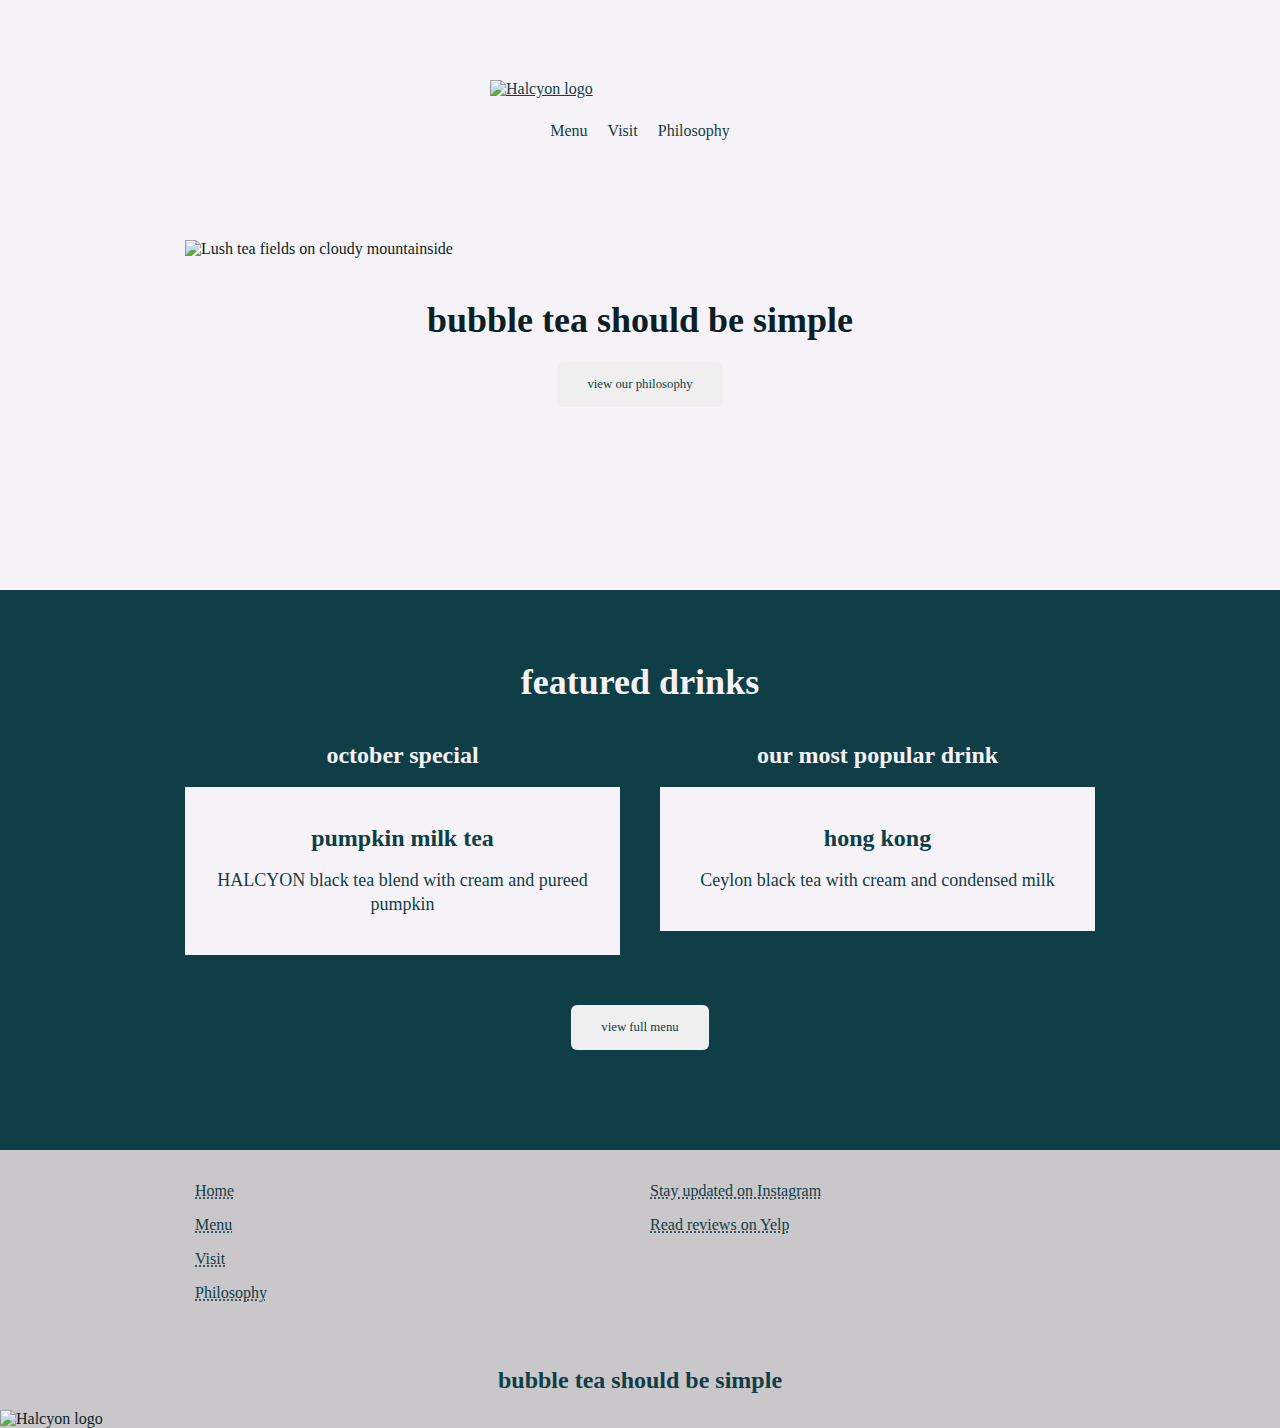
==== index.html @ 724f2fe9 "a" ====
<!DOCTYPE html>
<html lang="en">
<head>
  <meta charset="UTF-8">
    <meta name="viewport" content="width=device-width, initial-scale=">
  <title></title>
  <link rel="stylesheet" href="styles.css">
  <link href="https://fonts.googleapis.com/css2?family=Barlow:wght@100&display=swap" rel="stylesheet"> 
  


</head>
<body>
<!--   logo header -->
  <header>
    <a href="index.html"><img src="https://raw.githubusercontent.com/tateyeung/grc339/master/assets/logo.svg" alt="Halcyon logo" class="logo"></a>
  </header>
<!--  site navigation  -->
  <nav><ul>
      <li><a href="menu.html">Menu</a></li>
      <li><a href="visit.html">Visit</a></li>
      <li><a href="philosophy.html">Philosophy</a></li>
   </ul></nav>
  
  <main>
  <section class="hero">
    <img src="https://raw.githubusercontent.com/tateyeung/grc339/master/assets/hero.png" alt="Lush tea fields on cloudy mountainside">
    <div class="container">
      <h1>bubble tea should be simple</h1>
      <button class="solid" onclick="document.location='philosophy.html'">view our philosophy</button>
    </div>
  </section>
  
  <div class="blue-bg">
  <section class="featured">
    <h1>featured drinks</h1>
    <div class="col-2">
      <div class="item"> 
        <h2>october special</h2>
        <div class="container">
          <h2>pumpkin milk tea</h2>
          <p>HALCYON black tea blend with cream and pureed pumpkin</p>
        </div>
      </div>
      <div class="item"> 
        <h2>our most popular drink</h2>
        <div class="container">
          <h2>hong kong</h2>
          <p>Ceylon black tea with cream and condensed milk</p>
        </div>
      </div>
    </div>
    <button class="solid" onclick="document.location='menu.html'">view full menu</button>
  </section> 
  </div>
  </main>
  
<!--  footer  -->  
  <div class="gray-bg">
  <footer>  
    <div class="col-2"> 
      <nav>
        <ul>
          <li><a href="index.html">Home</a></li>
          <li><a href="menu.html">Menu</a></li>
          <li><a href="visit.html">Visit</a></li>
          <li><a href="philosophy.html">Philosophy</a></li>
        </ul>
      </nav>
      <nav>
        <ul>
          <li><a href="https://www.instagram.com">Stay updated on Instagram</a></li>
          <li><a href="https://www.yelp.com">Read reviews on Yelp</a></li>
        </ul>
      </nav>
    </div>
  </footer>
  </div>
  
  <div class="bottom">
    <img src="https://raw.githubusercontent.com/tateyeung/grc339/master/assets/logo-footer.svg" alt="Halcyon logo" class="footer-logo">
    <h2>bubble tea should be simple</h2> 
  </div>
</body>
</html>
---- styles.css ----
@font-face {
  font-family: Plex;
  src: url(https://raw.githubusercontent.com/tateyeung/grc339/master/assets/IBMPlexSans-Regular.woff2);
  font-style: normal;
}
@font-face {
  font-family: Plex;
  src: url(https://raw.githubusercontent.com/tateyeung/grc339/master/assets/IBMPlexSans-Italic.woff2);
  font-style: italic;
}
@font-face {
  font-family: Nexa;
  src: url(https://raw.githubusercontent.com/tateyeung/grc339/master/assets/NexaDemo-Bold.woff);
}


/* global */
:root {
  /*  colors  */
  --white: #F5F2F8;
  --gray: #CAC7CB;
  --black: #0B1F25;
  --blue: #103E46;
  --light-blue: #537386;
}
ul {
/*  reset  */
  margin: 0;
}
body {
  font-family: Plex;
  color: var(--black);
  background-color: var(--white);
  margin: 0;
}
section {
  max-width: 910px;
  margin: 0 auto;
}
a {
  color: #103E46;
}
h1 {
  font-family: Nexa;
  font-size: 2.25em;
  line-height: 100%;
}
h2 {
  font-family: Nexa;
  font-size: 1.5em;
  line-height: 95%;
  color: var(--blue)
}
p {
  font-family: Plex;
  font-size: 1.125em;
  line-height: 133%;
}
p.em {
  font-style: italic;
}
p.numerals {
  font-family: Barlow;
  font-size: 1.33em;
  display: inline;
}
h3 {
  font-family: Barlow;
  font-size: 11em;
}
button {
  padding: 15px 30px;
  text-align: center;
  display: inline-block;
  border-radius: 6px;
  font-family: Nexa;
  font-size: .8em;
  cursor: pointer;
  color: var(--blue);
}
button.solid {
  border-width: 0;
}
button.solid:hover{
  background-color: var(--black);
  color: var(--white);
  transition: .3s ease;
}
button.hollow{
  background-color: var(--white);
  border-color: var(--blue);
  border-width: 2px;
}
button.hollow:hover {
  background-color: var(--blue);
  color: var(--white);
  transition: .3s ease;
}
.col-2{
  display: flex;  
}
.blue-bg {
  width: 100%;
  background-color: var(--blue);
}
.gray-bg {
  width: 100%;
  background-color: var(--gray);
}


/* header + navigation */
header {
  width: 300px;
  margin: 5em auto 0 auto;
}
header img {
  width: 300px;
}
nav {
  text-align: center;
  padding-top: 1em;
}
nav ul {
  padding: 0;
  margin-top: 0.5em;
}
nav li {
  list-style-type: none;
  display: inline;
  padding: 0.5em;
}
nav a {
  text-decoration: none;
  transition: .3s ease;
}

/* footer */
footer {
  max-width: 910px;
  margin: 0 auto;
}
footer nav {
  width: 100%;
}
footer nav li {
  display: block;
  text-align: left;
  text-decoration: underline var(--blue) dotted;
  transition: .3s ease;
  padding-left: 10px;
}
nav a:hover{
  text-decoration: underline var(--black);
}
.footer-logo {
  width: 100%;
  margin-top: 100px;
}
.bottom {
  background-color: var(--gray);
  position: relative;
}
.bottom h2 {
  position: absolute;
  top: 50%;
  width: 100%;
  margin: 0 auto;
  text-align: center;
}

/* hero */
.hero {
  position: relative;
  margin-top: 100px;
  margin-bottom: 100px;
}
.hero img {
  width: 100%;
  min-height: 250px;
}
.hero .container {
  position: absolute;
  top: 15%;
  width: 100%;
  margin: 0 auto;
  text-align: center;
}


/* home/featured */
.featured {
  text-align: center;
  color: var(--white);
  padding-top: 50px;
  padding-bottom: 100px;
}
.featured h2 {
  color: var(--white);
}
.featured .container h2, p {
 color: var(--blue);
}
.featured .container {
  background-color: var(--white);
  padding: 20px;
}
.featured .item {
  width: 100%;
}
.featured > .col-2 > div:nth-child(1) {
  margin-right: 20px;
}
.featured > .col-2 > div:nth-child(2) {
  margin-left: 20px;
}
.featured button {
  margin-top: 50px;
}

/* menu */
.menu {
  margin-top: 100px;
  margin-bottom: 100px;
}
.menu h1 {
  text-align: center;
}
.menu .featured {
  background-color: var(--blue);
  padding: 20px;
  text-align: center;
  margin-bottom: 30px;
}
.menu .featured h2, .menu .featured p {
  color: var(--white);
}
.menu h2, .menu p.numerals {
  display: inline;
}
.menu p.numerals {
  margin-left: .3em;
}
.menu h2, .menu p {
  margin: .2em 0;
}
.menu .item {
  margin: 10px 0;
  padding: 10px;
  width: 100%;
}
.menu .item p {
  color: var(--light-blue);
}

/* visit */
.visit {
  margin-top: 100px;
  margin-bottom: 100px;
  text-align: center;
}
.visit button {
  margin: 10px 0 30px 0;
}
.location {
  width: 100%;
}
#map, #map2 {
  height: 300px;
}
.visit h2 {
  margin-top: 30px;
}
.visit > .col-2 > div:nth-child(1) {
  margin-right: 20px;
}
.visit > .col-2 > div:nth-child(2) {
  margin-left: 20px;
}

/* philosophy */
.philosophy {
  margin-top: 100px;
}
.philosophy h1, .philosophy p.em {
  text-align: center;
}
.philosophy p.em {
  margin-top: 50px;
}
.col {
  display: flex;
  justify-content: space-between;
  flex-wrap: wrap;
}
.philosophy .item {
  width: calc(25% - 15px);
  position: relative;
}
.philosophy .item img {
  width: 100%;
}
.philosophy h2 {
  position: absolute;
  margin: 0;
  bottom: 20px;
  left: 15px;
  width: 100%;
}
.history .col-2 {
  margin-top: 100px;
  justify-content: space-between;
}
.history .col-2:nth-child(2){
  margin-bottom: 100px;
}
.history .column{
  width: calc(50% - 15px);
  display: flex;
  align-items: center;
}
.history .column img {
  width: 100%;
}

@media (max-width: 910px) {
/*  section max-width is 910; side margin for when max-width >= view  */
  section, footer {
    margin: 0 15px;
  }
}

@media (max-width: 500px) {
  h1 {
    font-size: 1.8em;
  }
  h2 {
    font-size: 1.2em;
  }
  nav li {
    display: block
  }
  .col-2 {
    display: block;
  }
  .featured > .col-2 > div:nth-child(1), .visit > .col-2 > div:nth-child(1) {
    margin-right: 0;
  }
  .featured > .col-2 > div:nth-child(2), .visit > .col-2 > div:nth-child(2) {
    margin-left: 0;
  }
  .hero img {
    object-fit: cover;
  }
  .philosophy .item {
    width: calc(50% - 15px);
  } 
  .philosophy .item:nth-child(3), .philosophy .item:nth-child(4) {
    margin-top:15px;
  }
  .history .column {
    width: 100%;
  }
  .history .col-2:nth-child(2){
    margin-top: 0;
}
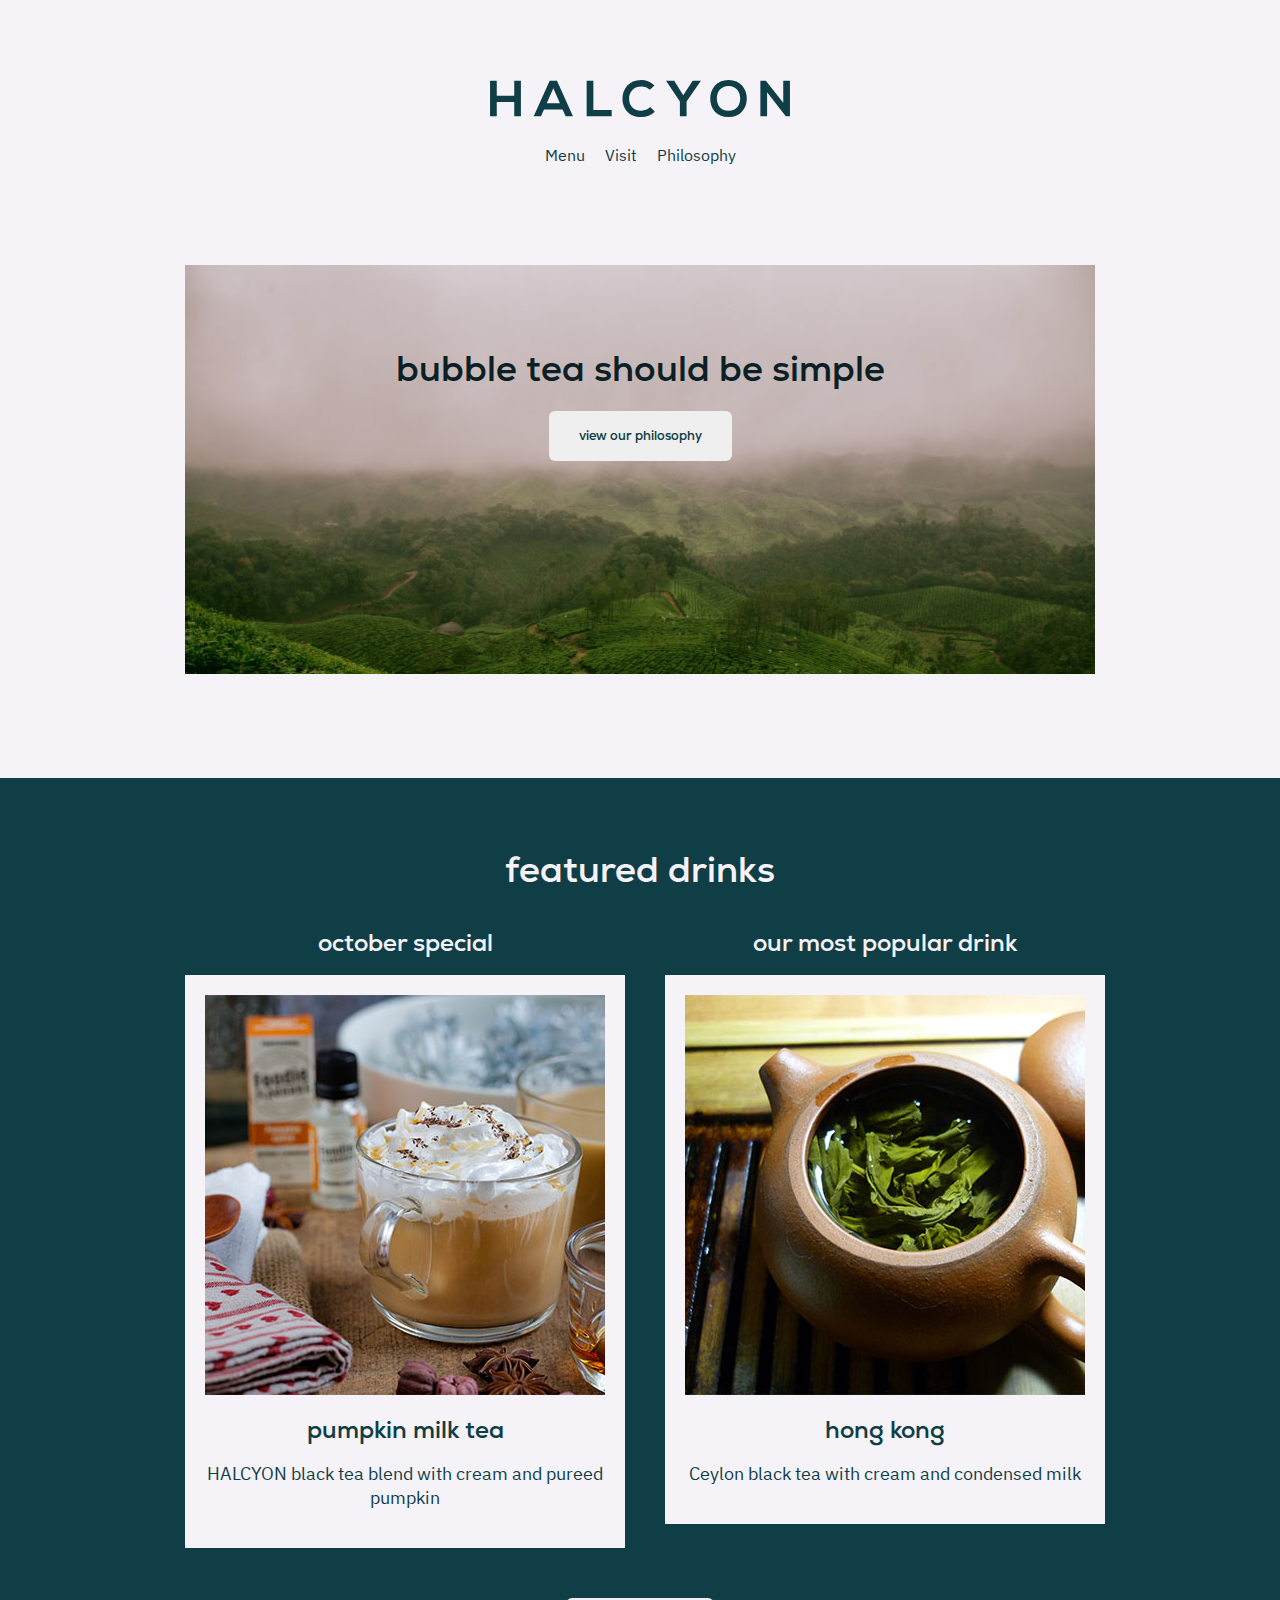
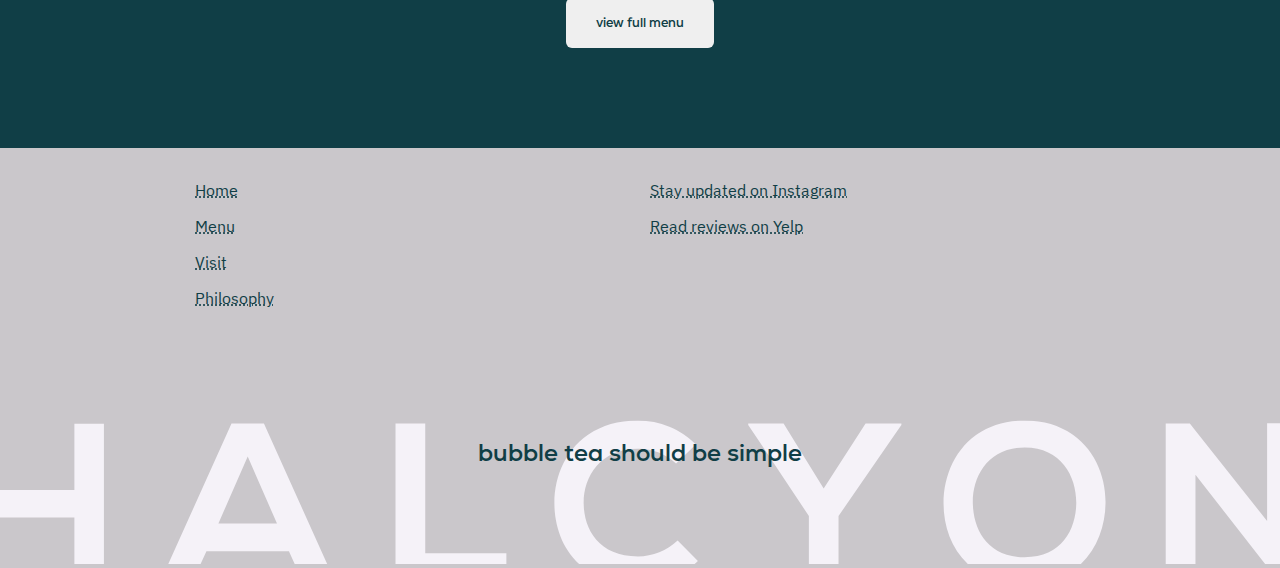
==== commit eacb185d: "remove github src" ====
--- a/index.html
+++ b/index.html
@@ -13,7 +13,7 @@
 <body>
 <!--   logo header -->
   <header>
-    <a href="index.html"><img src="https://raw.githubusercontent.com/tateyeung/grc339/master/assets/logo.svg" alt="Halcyon logo" class="logo"></a>
+    <a href="index.html"><img src="assets/logo.svg" alt="Halcyon logo" class="logo"></a>
   </header>
 <!--  site navigation  -->
   <nav><ul>
@@ -24,7 +24,7 @@
   
   <main>
   <section class="hero">
-    <img src="https://raw.githubusercontent.com/tateyeung/grc339/master/assets/hero.png" alt="Lush tea fields on cloudy mountainside">
+    <img src="/assets/hero.jpg" alt="Lush tea fields on cloudy mountainside">
     <div class="container">
       <h1>bubble tea should be simple</h1>
       <button class="solid" onclick="document.location='philosophy.html'">view our philosophy</button>
@@ -38,6 +38,7 @@
       <div class="item"> 
         <h2>october special</h2>
         <div class="container">
+          <img src="/assets/pumpkin.jpg" alt="Pumpkin Milk Tea on table">
           <h2>pumpkin milk tea</h2>
           <p>HALCYON black tea blend with cream and pureed pumpkin</p>
         </div>
@@ -45,6 +46,7 @@
       <div class="item"> 
         <h2>our most popular drink</h2>
         <div class="container">
+          <img src="/assets/tea.jpg" alt="Tea steeping in traditional kettle">
           <h2>hong kong</h2>
           <p>Ceylon black tea with cream and condensed milk</p>
         </div>
@@ -78,7 +80,7 @@
   </div>
   
   <div class="bottom">
-    <img src="https://raw.githubusercontent.com/tateyeung/grc339/master/assets/logo-footer.svg" alt="Halcyon logo" class="footer-logo">
+    <img src="/assets/logo-footer.svg" alt="Halcyon logo" class="footer-logo">
     <h2>bubble tea should be simple</h2> 
   </div>
 </body>
--- a/styles.css
+++ b/styles.css
@@ -1,16 +1,16 @@
 @font-face {
   font-family: Plex;
-  src: url(https://raw.githubusercontent.com/tateyeung/grc339/master/assets/IBMPlexSans-Regular.woff2);
+  src: url(/assets/IBMPlexSans-Regular.woff2);
   font-style: normal;
 }
 @font-face {
   font-family: Plex;
-  src: url(https://raw.githubusercontent.com/tateyeung/grc339/master/assets/IBMPlexSans-Italic.woff2);
+  src: url(/assets/IBMPlexSans-Italic.woff2);
   font-style: italic;
 }
 @font-face {
   font-family: Nexa;
-  src: url(https://raw.githubusercontent.com/tateyeung/grc339/master/assets/NexaDemo-Bold.woff);
+  src: url(/assets/NexaDemo-Bold.woff);
 }
 
 
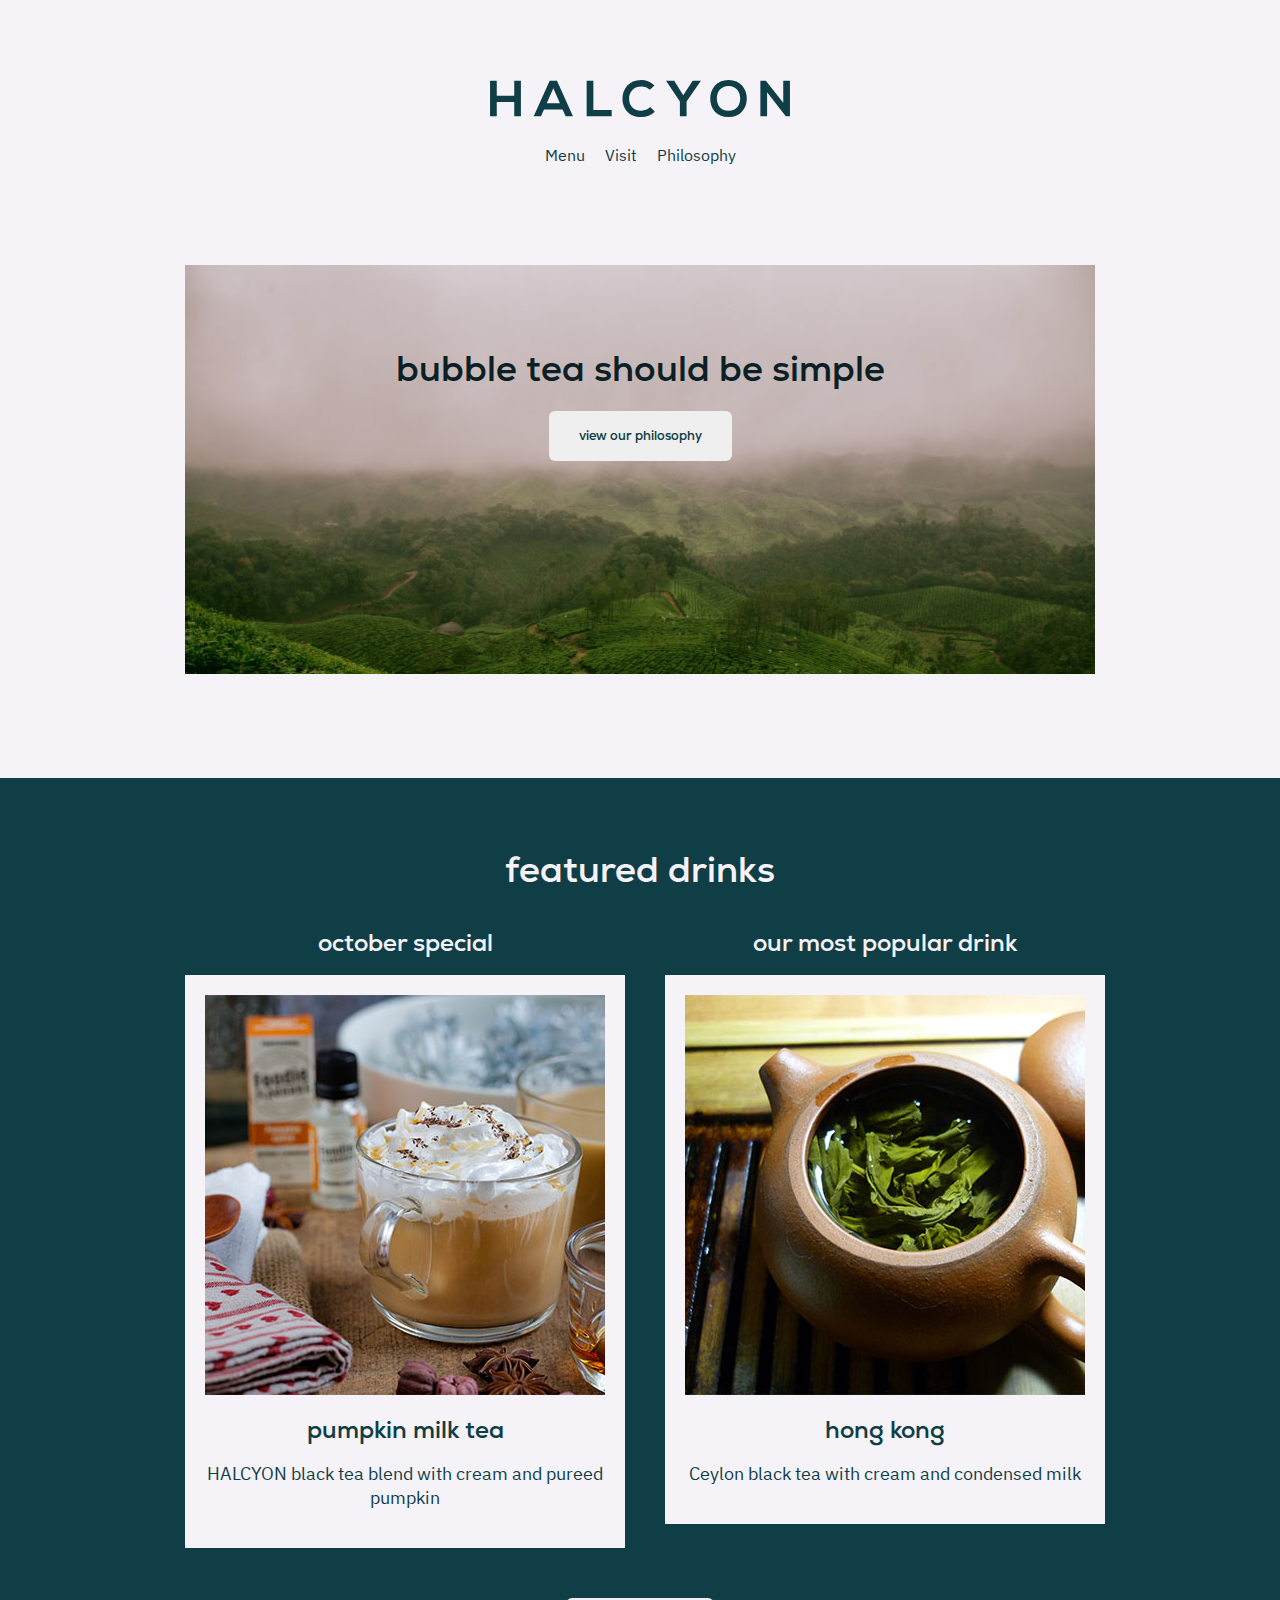
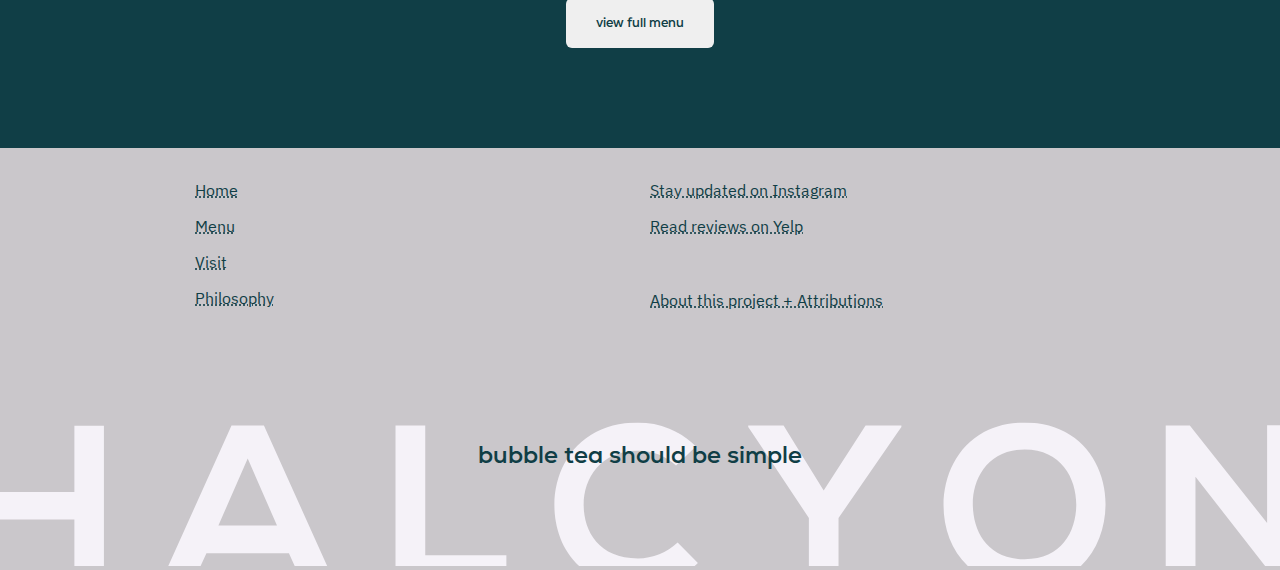
==== commit 4a8a4543: "add attribution" ====
--- a/index.html
+++ b/index.html
@@ -73,6 +73,7 @@
         <ul>
           <li><a href="https://www.instagram.com">Stay updated on Instagram</a></li>
           <li><a href="https://www.yelp.com">Read reviews on Yelp</a></li>
+          <li style="margin-top: 38px"><a href="https://www.figma.com/file/VNlrZhJAC6dYG6v1xUbDoC/GRC-339?node-id=15%3A133">About this project + Attributions</a></li>
         </ul>
       </nav>
     </div>
--- a/styles.css
+++ b/styles.css
@@ -12,6 +12,25 @@
   font-family: Nexa;
   src: url(/assets/NexaDemo-Bold.woff);
 }
+
+/* animate on load */
+  body { 
+      animation: fadeInAnimation ease 1s;
+      animation-iteration-count: 1; 
+      animation-fill-mode: forwards; 
+  } 
+    
+  @keyframes fadeInAnimation { 
+      0% { 
+          opacity: 0;
+          padding-top: 10px;
+      } 
+      100% { 
+          opacity: 1; 
+          padding-top: 0;
+      } 
+  } 
+
 
 
 /* global */
